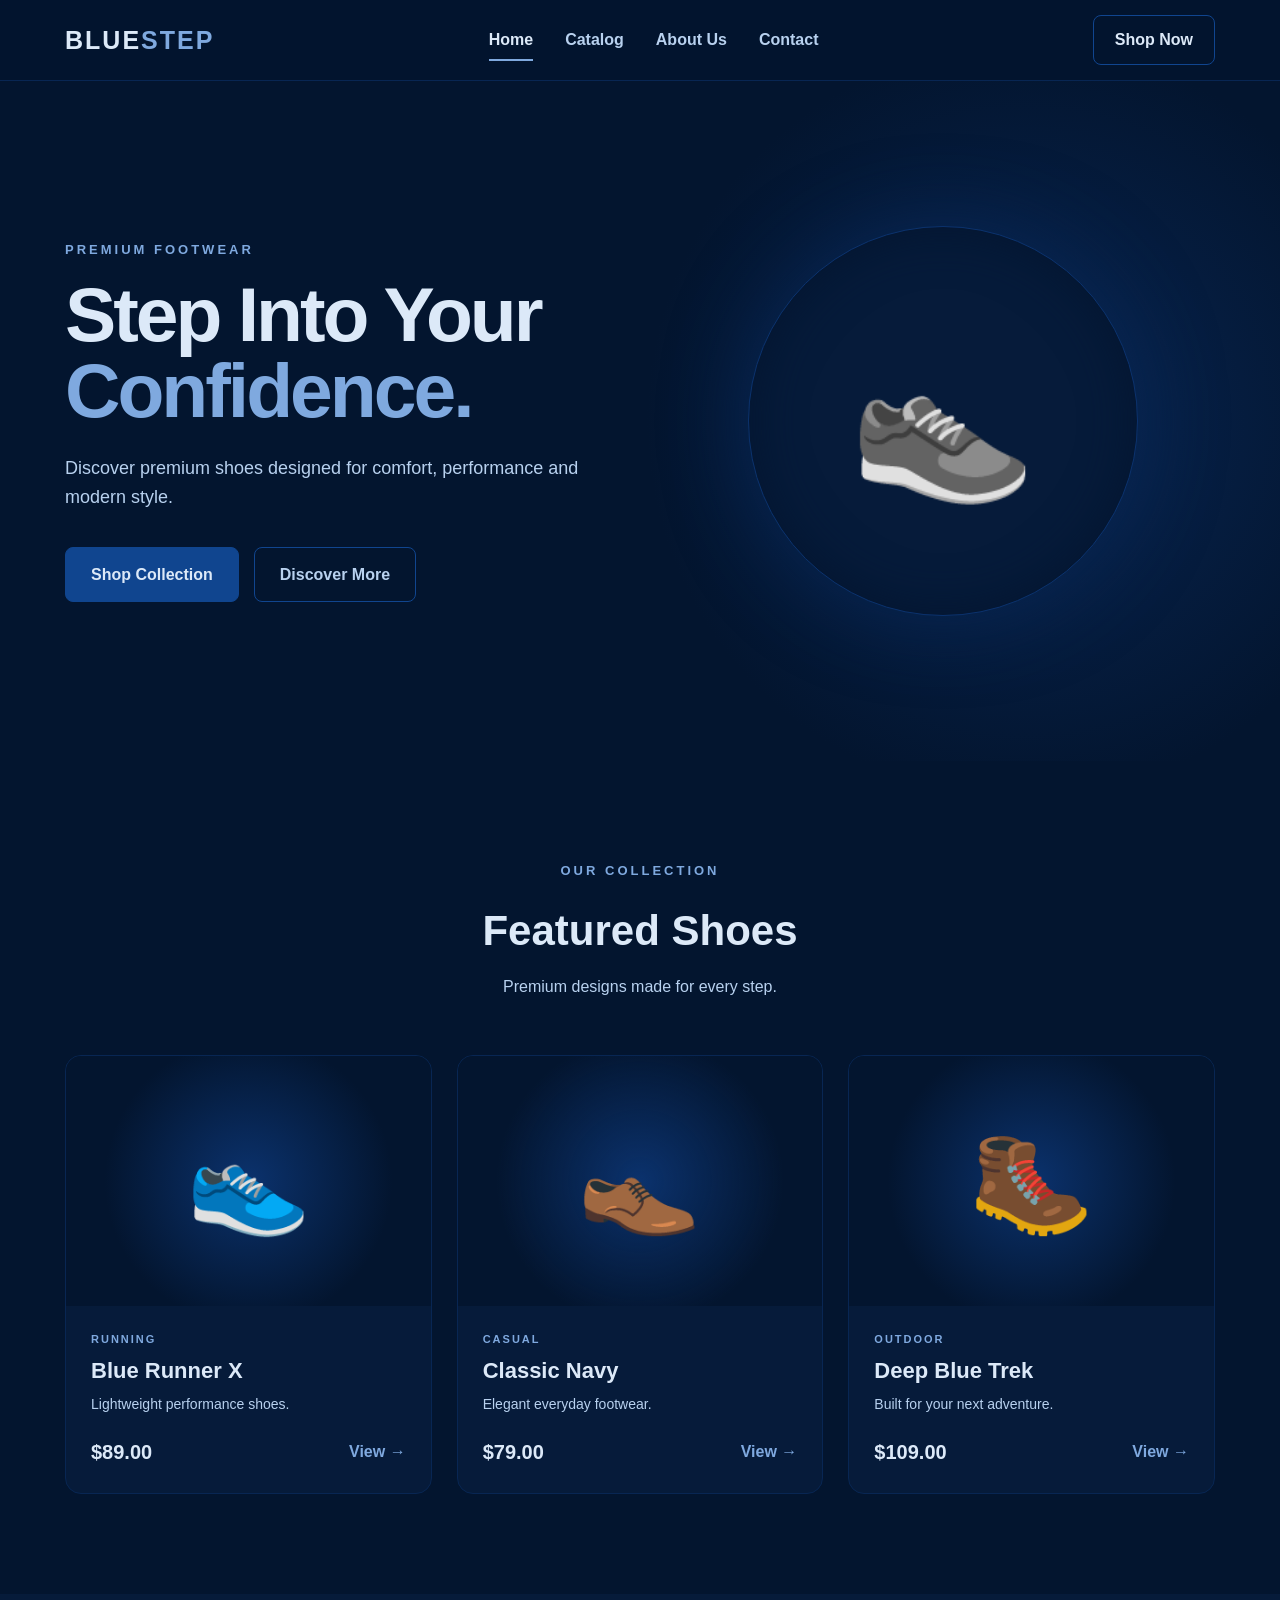
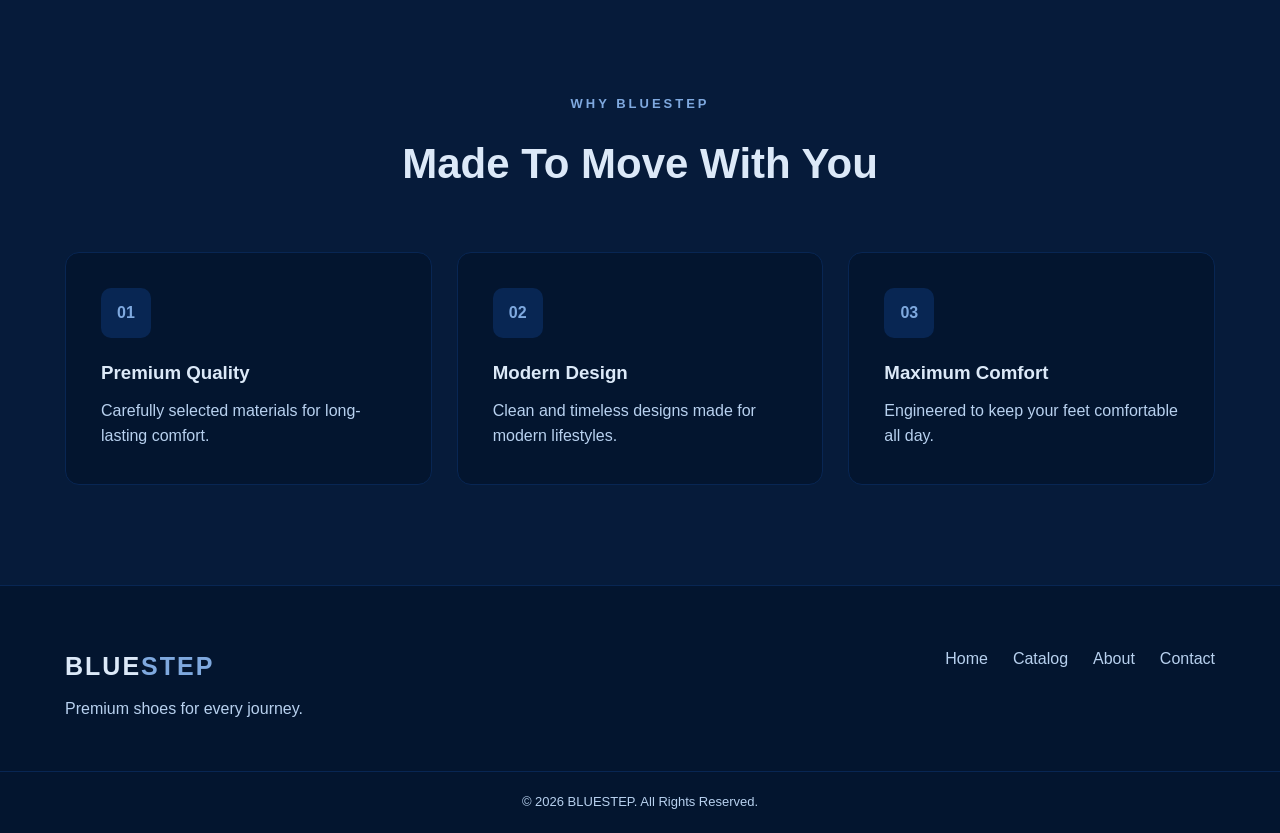
==== index.html @ b3392eac "Sovanna edit" ====
<!DOCTYPE html>
<html lang="en">

<head>
    <meta charset="UTF-8">
    <meta name="viewport" content="width=device-width, initial-scale=1.0">
    <title>BLUESTEP | Premium Shoes</title>
    <link rel="stylesheet" href="./css/home.css">
</head>

<body>

    <div class="snow-container">
        <div class="snowflake">❅</div>
        <div class="snowflake">❆</div>
        <div class="snowflake">❅</div>
        <div class="snowflake">❆</div>
        <div class="snowflake">❅</div>
        <div class="snowflake">❆</div>
        <div class="snowflake">❅</div>
        <div class="snowflake">❆</div>
        <div class="snowflake">❅</div>
        <div class="snowflake">❆</div>
    </div>

    <header class="header">
        <div class="container nav">
            <a href="#" class="logo">BLUE<span>STEP</span></a>

            <nav>
                <a href="#" class="active">Home</a>
                <a href="./pages/products.html">Catalog</a>
                <a href="./pages/about.html">About Us</a>
                <a href="./pages/contact.html">Contact</a>
            </nav>

            <a href="./pages/products.html" class="nav-btn">Shop Now</a>
        </div>
    </header>

    <main>

        <section class="hero">
            <div class="container hero-content">
                <div class="hero-text">
                    <p class="tag">PREMIUM FOOTWEAR</p>
                    <h1>Step Into Your <span>Confidence.</span></h1>
                    <p>
                        Discover premium shoes designed for comfort,
                        performance and modern style.
                    </p>

                    <div class="hero-buttons">
                        <a href="./pages/products.html" class="btn">Shop Collection</a>
                        <a href="./pages/about.html" class="btn-outline">Discover More</a>
                    </div>
                </div>

                <div class="hero-shoe">
                    <div class="shoe-circle">
                        <div class="shoe-icon">👟</div>
                    </div>
                </div>
            </div>
        </section>

        <section class="featured section">
            <div class="container">
                <div class="section-heading">
                    <p class="tag">OUR COLLECTION</p>
                    <h2>Featured Shoes</h2>
                    <p>Premium designs made for every step.</p>
                </div>

                <div class="products-grid">

                    <div class="product-card">
                        <div class="product-image">👟</div>
                        <div class="product-info">
                            <p class="category">RUNNING</p>
                            <h3>Blue Runner X</h3>
                            <p class="description">Lightweight performance shoes.</p>
                            <div class="product-bottom">
                                <strong>$89.00</strong>
                                <a href="./pages/products.html">View →</a>
                            </div>
                        </div>
                    </div>

                    <div class="product-card">
                        <div class="product-image">👞</div>
                        <div class="product-info">
                            <p class="category">CASUAL</p>
                            <h3>Classic Navy</h3>
                            <p class="description">Elegant everyday footwear.</p>
                            <div class="product-bottom">
                                <strong>$79.00</strong>
                                <a href="./pages/products.html">View →</a>
                            </div>
                        </div>
                    </div>

                    <div class="product-card">
                        <div class="product-image">🥾</div>
                        <div class="product-info">
                            <p class="category">OUTDOOR</p>
                            <h3>Deep Blue Trek</h3>
                            <p class="description">Built for your next adventure.</p>
                            <div class="product-bottom">
                                <strong>$109.00</strong>
                                <a href="./pages/products.html">View →</a>
                            </div>
                        </div>
                    </div>

                </div>
            </div>
        </section>

        <section class="why section">
            <div class="container">
                <div class="section-heading">
                    <p class="tag">WHY BLUESTEP</p>
                    <h2>Made To Move With You</h2>
                </div>

                <div class="features">
                    <div class="feature">
                        <div class="feature-icon">01</div>
                        <h3>Premium Quality</h3>
                        <p>Carefully selected materials for long-lasting comfort.</p>
                    </div>

                    <div class="feature">
                        <div class="feature-icon">02</div>
                        <h3>Modern Design</h3>
                        <p>Clean and timeless designs made for modern lifestyles.</p>
                    </div>

                    <div class="feature">
                        <div class="feature-icon">03</div>
                        <h3>Maximum Comfort</h3>
                        <p>Engineered to keep your feet comfortable all day.</p>
                    </div>
                </div>
            </div>
        </section>

    </main>

    <footer class="footer">
        <div class="container footer-content">
            <div>
                <a href="#" class="logo">BLUE<span>STEP</span></a>
                <p>Premium shoes for every journey.</p>
            </div>

            <div class="footer-links">
                <a href="#">Home</a>
                <a href="./pages/products.html">Catalog</a>
                <a href="./pages/about.html">About</a>
                <a href="./pages/contact.html">Contact</a>
            </div>
        </div>

        <div class="copyright">
            © 2026 BLUESTEP. All Rights Reserved.
        </div>
    </footer>

    <script src="./js.js"></script>

</body>

</html>
---- css/home.css ----
* {
    margin: 0;
    padding: 0;
    box-sizing: border-box;
}

:root {
    --dark: #03152f;
    --navy: #061b3a;
    --blue: #082653;
    --blue2: #0b326d;
    --blue3: #10458f;
    --light-blue: #7fa9df;
    --text: #dce9f8;
    --soft: #b8d1ef;
}

@keyframes snowfall {
    0% {
        transform: translateY(-10vh) translateX(0);
        opacity: 1;
    }

    100% {
        transform: translateY(100vh) translateX(100px);
        opacity: 0;
    }
}

@keyframes snowfall-2 {
    0% {
        transform: translateY(-10vh) translateX(0);
        opacity: 1;
    }

    100% {
        transform: translateY(100vh) translateX(-80px);
        opacity: 0;
    }
}

.snow-container {
    position: fixed;
    top: 0;
    left: 0;
    width: 100%;
    height: 100%;
    pointer-events: none;
    z-index: 999;
    overflow: hidden;
}

.snowflake {
    position: absolute;
    top: -10vh;
    color: var(--light-blue);
    font-size: clamp(16px, 3vw, 28px);
    opacity: 0.7;
    animation: snowfall linear infinite;
}

.snowflake:nth-child(1) {
    left: 10%;
    animation-duration: 8s;
    animation-delay: 0s;
}

.snowflake:nth-child(2) {
    left: 20%;
    animation: snowfall-2 linear infinite;
    animation-duration: 10s;
    animation-delay: 2s;
    font-size: clamp(14px, 2.5vw, 24px);
}

.snowflake:nth-child(3) {
    left: 30%;
    animation-duration: 9s;
    animation-delay: 1s;
}

.snowflake:nth-child(4) {
    left: 40%;
    animation: snowfall-2 linear infinite;
    animation-duration: 11s;
    animation-delay: 3s;
    font-size: clamp(18px, 3.2vw, 30px);
}

.snowflake:nth-child(5) {
    left: 50%;
    animation-duration: 8.5s;
    animation-delay: 0.5s;
}

.snowflake:nth-child(6) {
    left: 60%;
    animation: snowfall-2 linear infinite;
    animation-duration: 9.5s;
    animation-delay: 2.5s;
    font-size: clamp(15px, 2.8vw, 26px);
}

.snowflake:nth-child(7) {
    left: 70%;
    animation-duration: 10s;
    animation-delay: 1.5s;
}

.snowflake:nth-child(8) {
    left: 80%;
    animation: snowfall-2 linear infinite;
    animation-duration: 8.8s;
    animation-delay: 3.5s;
}

.snowflake:nth-child(9) {
    left: 90%;
    animation-duration: 9.2s;
    animation-delay: 2s;
    font-size: clamp(16px, 2.9vw, 27px);
}

.snowflake:nth-child(10) {
    left: 95%;
    animation: snowfall-2 linear infinite;
    animation-duration: 11.5s;
    animation-delay: 1s;
}

html {
    scroll-behavior: smooth;
}

body {
    font-family: Arial, Helvetica, sans-serif;
    background: var(--dark);
    color: var(--text);
    line-height: 1.6;
}

a {
    text-decoration: none;
    color: inherit;
}

.container {
    width: 90%;
    max-width: 1150px;
    margin: auto;
}

.header {
    position: sticky;
    top: 0;
    z-index: 1000;
    background: rgba(3, 21, 47, 0.97);
    border-bottom: 1px solid var(--blue);
}

.nav {
    min-height: 80px;
    display: flex;
    align-items: center;
    justify-content: space-between;
}

.logo {
    font-size: 25px;
    font-weight: 900;
    letter-spacing: 2px;
}

.logo span {
    color: var(--light-blue);
}

nav {
    display: flex;
    gap: 32px;
}

nav a {
    color: var(--soft);
    font-weight: bold;
    position: relative;
    transition: 0.3s;
}

nav a:hover,
nav a.active {
    color: var(--text);
}

nav a::after {
    content: "";
    position: absolute;
    left: 0;
    bottom: -8px;
    width: 0;
    height: 2px;
    background: var(--light-blue);
    transition: 0.3s;
}

nav a:hover::after,
nav a.active::after {
    width: 100%;
}

.nav-btn {
    padding: 11px 21px;
    border: 1px solid var(--blue3);
    border-radius: 8px;
    font-weight: bold;
    transition: 0.3s;
}

.nav-btn:hover {
    background: var(--blue2);
    transform: translateY(-2px);
}

.btn,
.btn-outline {
    display: inline-block;
    padding: 14px 25px;
    border-radius: 8px;
    font-weight: bold;
    transition: 0.3s;
}

.btn {
    background: var(--blue3);
    border: 1px solid var(--blue3);
}

.btn:hover {
    background: var(--blue2);
    transform: translateY(-3px);
    box-shadow: 0 12px 30px rgba(8, 38, 83, 0.7);
}

.btn-outline {
    border: 1px solid var(--blue3);
    color: var(--soft);
}

.btn-outline:hover {
    background: var(--blue);
    transform: translateY(-3px);
}

.hero {
    min-height: 680px;
    display: flex;
    align-items: center;
    background:
        radial-gradient(circle at 80% 50%, var(--blue), transparent 35%),
        var(--dark);
}

.hero-content {
    display: grid;
    grid-template-columns: 1fr 1fr;
    align-items: center;
    gap: 60px;
}

.tag {
    color: var(--light-blue);
    font-size: 13px;
    font-weight: 900;
    letter-spacing: 3px;
    margin-bottom: 15px;
}

.hero h1 {
    font-size: clamp(48px, 6vw, 78px);
    line-height: 1;
    letter-spacing: -3px;
    margin-bottom: 25px;
}

.hero h1 span {
    color: var(--light-blue);
}

.hero-text>p:not(.tag) {
    max-width: 550px;
    color: var(--soft);
    font-size: 18px;
    margin-bottom: 35px;
}

.hero-buttons {
    display: flex;
    gap: 15px;
    flex-wrap: wrap;
}

.hero-shoe {
    display: flex;
    justify-content: center;
    align-items: center;
}

.shoe-circle {
    width: 390px;
    height: 390px;
    border-radius: 50%;
    display: flex;
    justify-content: center;
    align-items: center;
    background: var(--navy);
    border: 1px solid var(--blue2);
    box-shadow:
        0 0 80px var(--blue),
        inset 0 0 50px var(--dark);
    animation: floating 4s ease-in-out infinite;
}

.shoe-icon {
    font-size: 150px;
    filter: grayscale(1);
}

@keyframes floating {

    0%,
    100% {
        transform: translateY(0);
    }

    50% {
        transform: translateY(-20px);
    }
}

.section {
    padding: 100px 0;
}

.section-heading {
    text-align: center;
    margin-bottom: 55px;
}

.section-heading h2 {
    font-size: 42px;
    margin-bottom: 10px;
}

.section-heading p:last-child {
    color: var(--soft);
}

.products-grid {
    display: grid;
    grid-template-columns: repeat(3, 1fr);
    gap: 25px;
}

.product-card {
    background: var(--navy);
    border: 1px solid var(--blue);
    border-radius: 16px;
    overflow: hidden;
    transition: 0.35s;
}

.product-card:hover {
    transform: translateY(-10px);
    border-color: var(--blue3);
    box-shadow: 0 25px 50px rgba(3, 21, 47, 0.9);
}

.product-image {
    height: 250px;
    display: flex;
    justify-content: center;
    align-items: center;
    background:
        radial-gradient(circle, var(--blue2), transparent 65%),
        var(--dark);
    font-size: 100px;
    transition: 0.35s;
}

.product-card:hover .product-image {
    transform: scale(1.04);
}

.product-info {
    padding: 25px;
}

.category {
    color: var(--light-blue);
    font-size: 11px;
    letter-spacing: 2px;
    font-weight: 900;
}

.product-info h3 {
    font-size: 22px;
    margin: 5px 0;
}

.description {
    color: var(--soft);
    font-size: 14px;
    margin-bottom: 20px;
}

.product-bottom {
    display: flex;
    justify-content: space-between;
    align-items: center;
}

.product-bottom strong {
    font-size: 20px;
}

.product-bottom a {
    color: var(--light-blue);
    font-weight: bold;
}

.why {
    background: var(--navy);
}

.features {
    display: grid;
    grid-template-columns: repeat(3, 1fr);
    gap: 25px;
}

.feature {
    padding: 35px;
    background: var(--dark);
    border: 1px solid var(--blue);
    border-radius: 14px;
    transition: 0.3s;
}

.feature:hover {
    transform: translateY(-6px);
    border-color: var(--blue3);
}

.feature-icon {
    width: 50px;
    height: 50px;
    display: flex;
    align-items: center;
    justify-content: center;
    background: var(--blue);
    border-radius: 10px;
    color: var(--light-blue);
    font-weight: 900;
    margin-bottom: 20px;
}

.feature h3 {
    margin-bottom: 10px;
}

.feature p {
    color: var(--soft);
}

.footer {
    background: var(--dark);
    border-top: 1px solid var(--blue);
    padding-top: 60px;
}

.footer-content {
    display: flex;
    justify-content: space-between;
    padding-bottom: 50px;
}

.footer-content p {
    color: var(--soft);
    margin-top: 10px;
}

.footer-links {
    display: flex;
    gap: 25px;
    color: var(--soft);
}

.footer-links a:hover {
    color: var(--text);
}

.copyright {
    text-align: center;
    padding: 20px;
    border-top: 1px solid var(--blue);
    color: var(--soft);
    font-size: 13px;
}

@media (max-width: 850px) {

    .nav {
        flex-wrap: wrap;
        padding: 20px 0;
    }

    nav {
        order: 3;
        width: 100%;
        justify-content: center;
        gap: 20px;
    }

    .hero {
        padding: 80px 0;
    }

    .hero-content {
        grid-template-columns: 1fr;
    }

    .hero-shoe {
        order: -1;
    }

    .shoe-circle {
        width: 280px;
        height: 280px;
    }

    .shoe-icon {
        font-size: 100px;
    }

    .products-grid,
    .features {
        grid-template-columns: repeat(2, 1fr);
    }
}

@media (max-width: 600px) {

    .nav-btn {
        display: none;
    }

    nav {
        font-size: 13px;
        gap: 14px;
    }

    .hero h1 {
        font-size: 48px;
    }

    .section {
        padding: 70px 0;
    }

    .products-grid,
    .features {
        grid-template-columns: 1fr;
    }

    .footer-content {
        flex-direction: column;
        gap: 30px;
    }

    .footer-links {
        flex-wrap: wrap;
    }
}
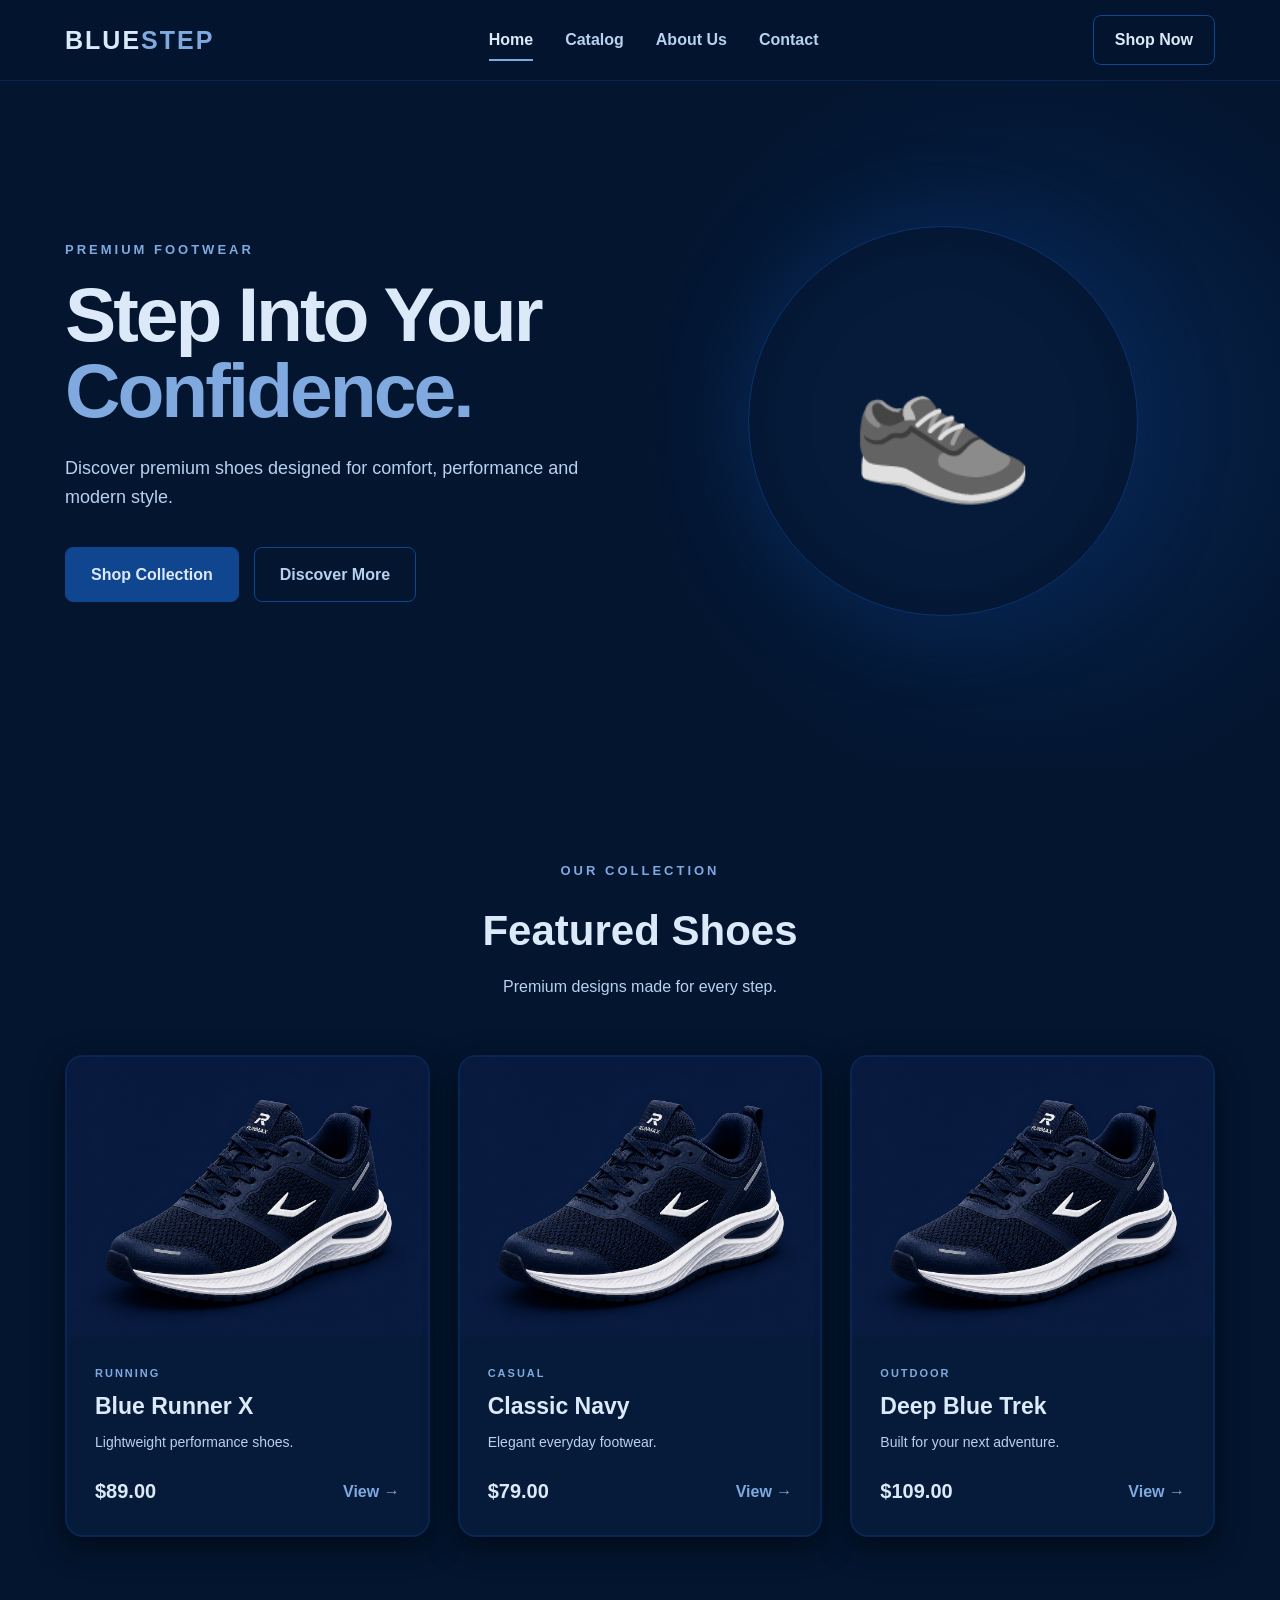
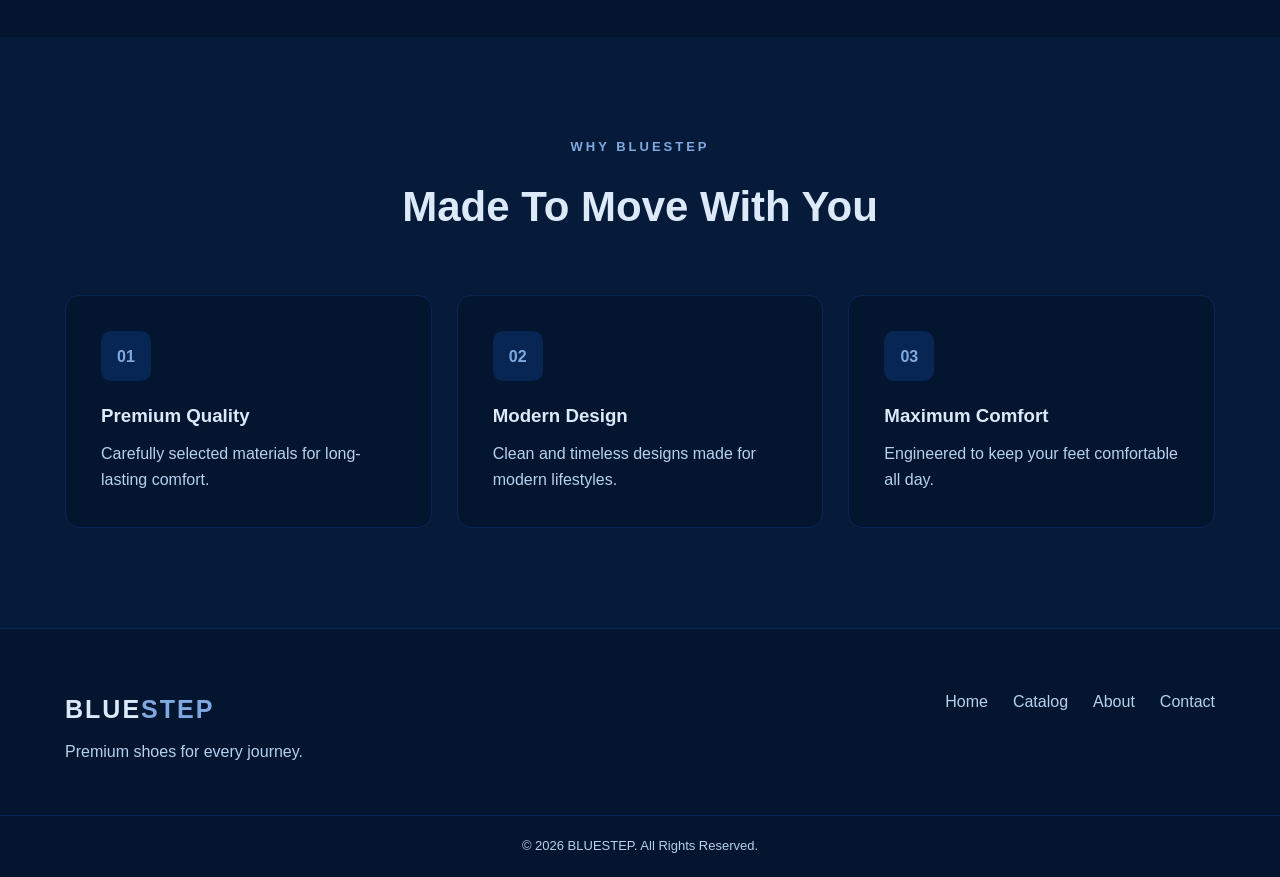
==== commit 98d4885e: "update card home" ====
--- a/index.html
+++ b/index.html
@@ -75,7 +75,7 @@
                 <div class="products-grid">
 
                     <div class="product-card">
-                        <div class="product-image">👟</div>
+                        <div class="product-image"><img src="./images/shoes1.png" alt=""></div>
                         <div class="product-info">
                             <p class="category">RUNNING</p>
                             <h3>Blue Runner X</h3>
@@ -88,7 +88,7 @@
                     </div>
 
                     <div class="product-card">
-                        <div class="product-image">👞</div>
+                        <div class="product-image"><img src="./images/shoes1.png" alt=""></div>
                         <div class="product-info">
                             <p class="category">CASUAL</p>
                             <h3>Classic Navy</h3>
@@ -101,7 +101,7 @@
                     </div>
 
                     <div class="product-card">
-                        <div class="product-image">🥾</div>
+                        <div class="product-image"><img src="./images/shoes1.png" alt=""></div>
                         <div class="product-info">
                             <p class="category">OUTDOOR</p>
                             <h3>Deep Blue Trek</h3>
--- a/css/home.css
+++ b/css/home.css
@@ -358,41 +358,55 @@
 .products-grid {
     display: grid;
     grid-template-columns: repeat(3, 1fr);
-    gap: 25px;
+    gap: 28px;
+    cursor: pointer;
 }
 
 .product-card {
     background: var(--navy);
-    border: 1px solid var(--blue);
-    border-radius: 16px;
+    border: 2px solid var(--blue);
+    border-radius: 18px;
     overflow: hidden;
-    transition: 0.35s;
+    transition: 0.35s ease;
+    box-shadow: 0 10px 30px rgba(0, 0, 0, 0.5);
 }
 
 .product-card:hover {
-    transform: translateY(-10px);
-    border-color: var(--blue3);
-    box-shadow: 0 25px 50px rgba(3, 21, 47, 0.9);
+    transform: translateY(-12px);
+    border-color: var(--light-blue);
+    box-shadow: 0 30px 60px rgba(127, 169, 223, 0.3);
 }
 
 .product-image {
-    height: 250px;
+    height: 280px;
     display: flex;
     justify-content: center;
     align-items: center;
     background:
         radial-gradient(circle, var(--blue2), transparent 65%),
         var(--dark);
-    font-size: 100px;
+    font-size: 110px;
     transition: 0.35s;
+    overflow: hidden;
+}
+
+.product-image img {
+    width: 100%;
+    height: 100%;
+    object-fit: cover;
+    transition: 0.35s;
 }
 
 .product-card:hover .product-image {
-    transform: scale(1.04);
+    transform: scale(1.08);
+}
+
+.product-card:hover .product-image img {
+    filter: brightness(1.15) contrast(1.1);
 }
 
 .product-info {
-    padding: 25px;
+    padding: 28px;
 }
 
 .category {
@@ -403,14 +417,14 @@
 }
 
 .product-info h3 {
-    font-size: 22px;
-    margin: 5px 0;
-}
-
+    font-size: 23px;
+    margin: 6px 0;
+}
+/* ////// */
 .description {
     color: var(--soft);
     font-size: 14px;
-    margin-bottom: 20px;
+    margin-bottom: 22px;
 }
 
 .product-bottom {
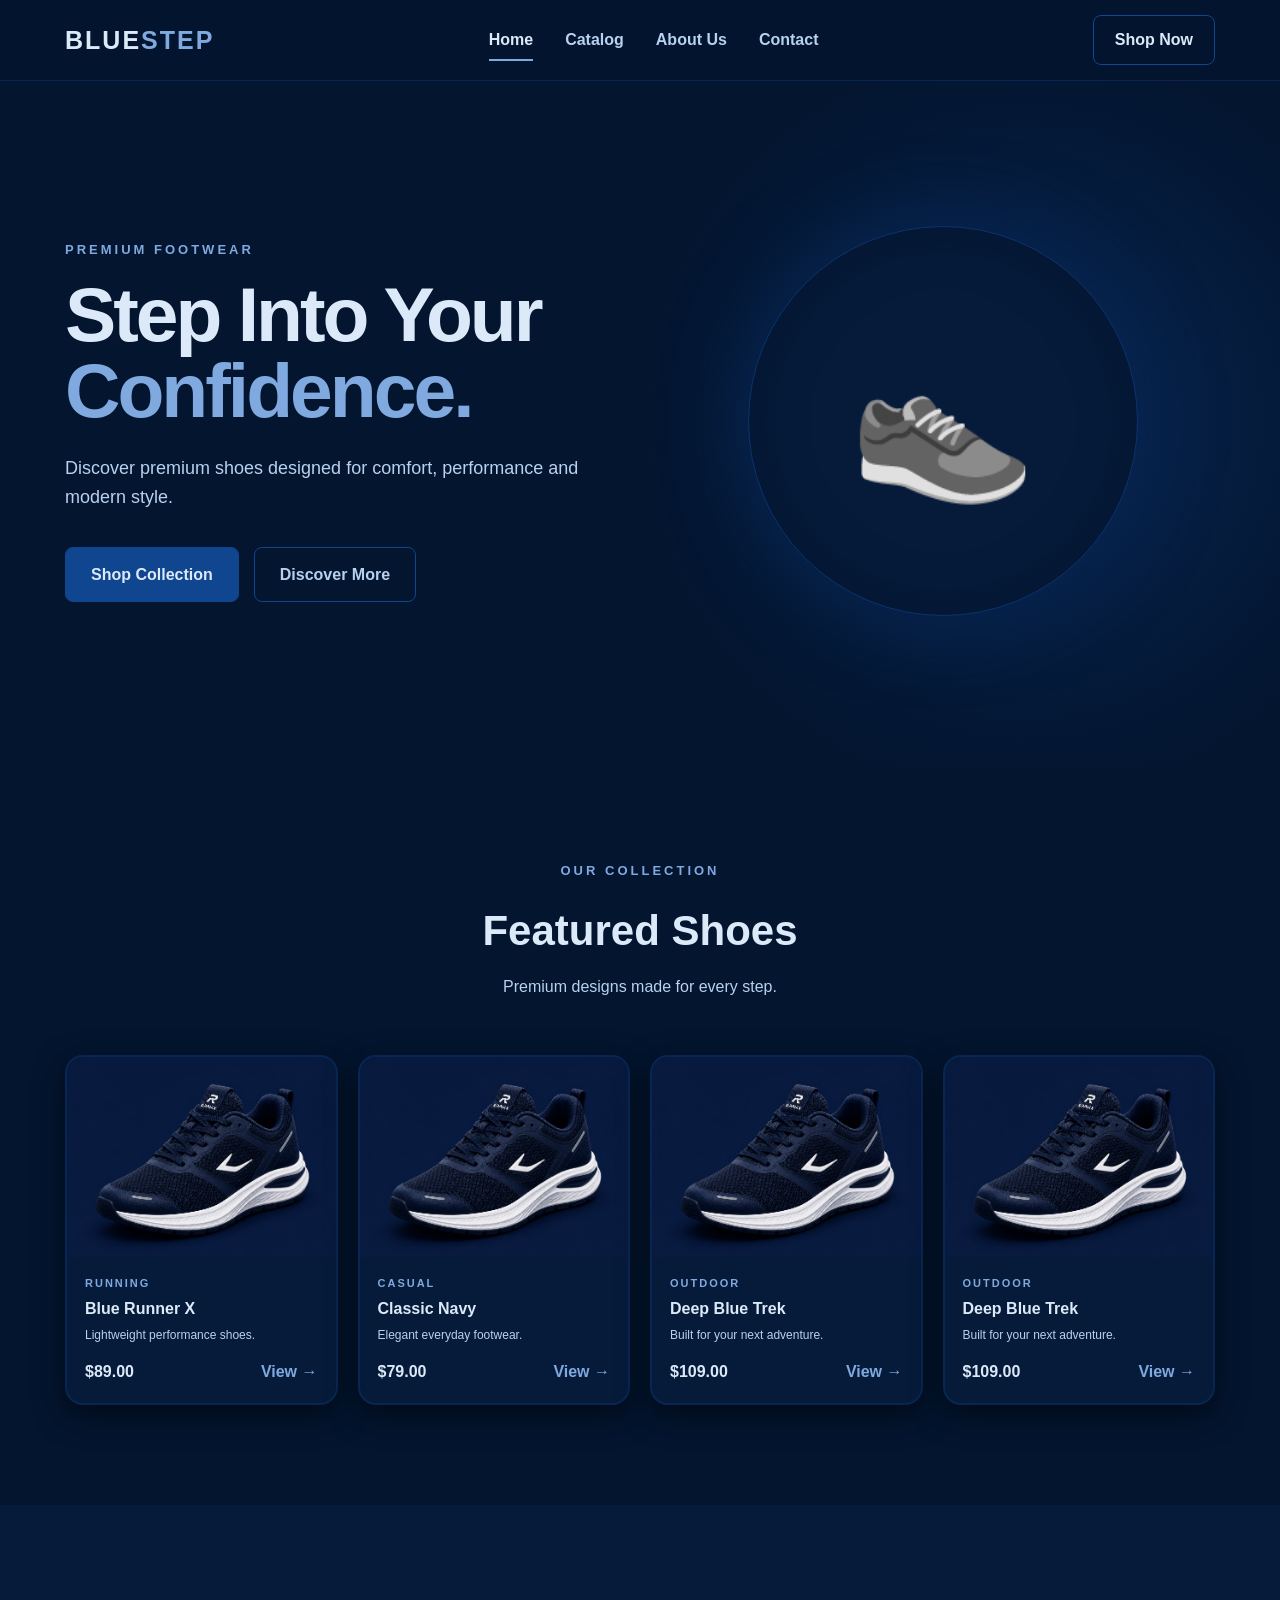
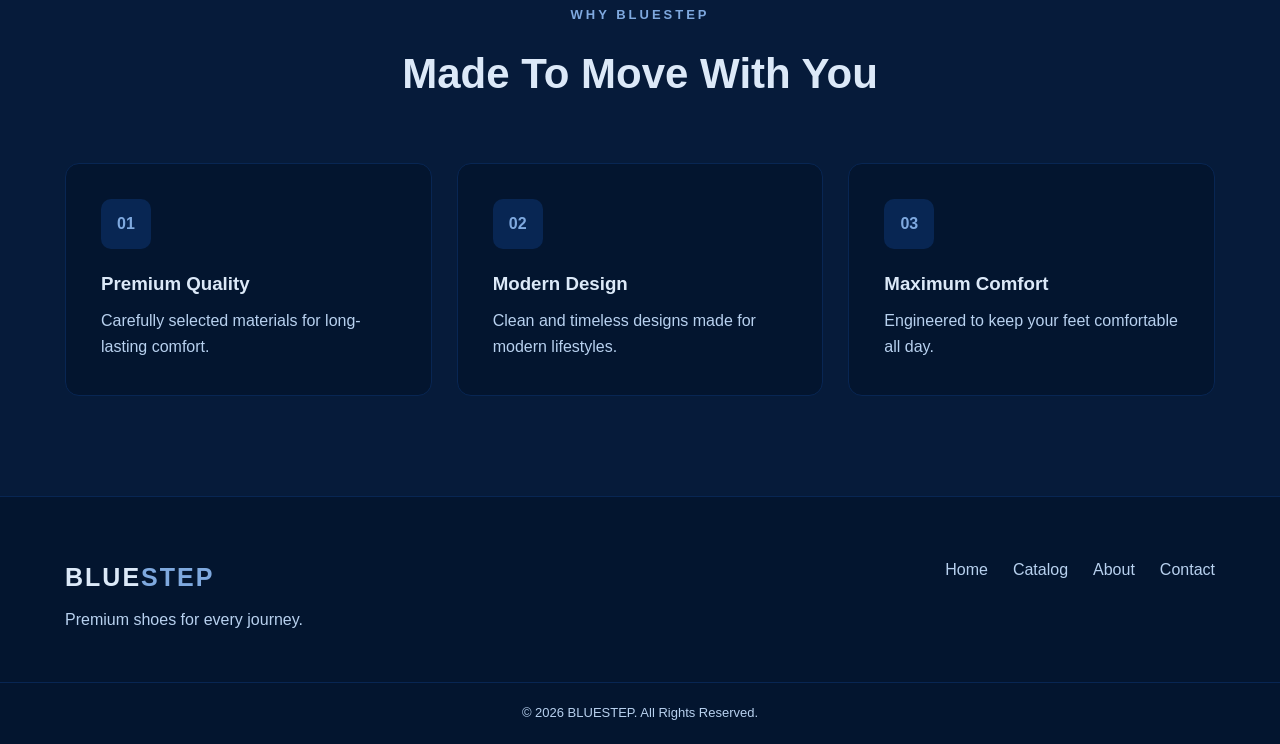
==== commit ecbbe442: "add card" ====
--- a/index.html
+++ b/index.html
@@ -113,6 +113,19 @@
                         </div>
                     </div>
 
+                    <div class="product-card">
+                        <div class="product-image"><img src="./images/shoes1.png" alt=""></div>
+                        <div class="product-info">
+                            <p class="category">OUTDOOR</p>
+                            <h3>Deep Blue Trek</h3>
+                            <p class="description">Built for your next adventure.</p>
+                            <div class="product-bottom">
+                                <strong>$109.00</strong>
+                                <a href="./pages/products.html">View →</a>
+                            </div>
+                        </div>
+                    </div>
+
                 </div>
             </div>
         </section>
@@ -168,8 +181,6 @@
         </div>
     </footer>
 
-    <script src="./js.js"></script>
-
 </body>
 
 </html>
--- a/css/home.css
+++ b/css/home.css
@@ -357,8 +357,8 @@
 
 .products-grid {
     display: grid;
-    grid-template-columns: repeat(3, 1fr);
-    gap: 28px;
+    grid-template-columns: repeat(4, 1fr);
+    gap: 20px;
     cursor: pointer;
 }
 
@@ -378,14 +378,14 @@
 }
 
 .product-image {
-    height: 280px;
+    height: 200px;
     display: flex;
     justify-content: center;
     align-items: center;
     background:
         radial-gradient(circle, var(--blue2), transparent 65%),
         var(--dark);
-    font-size: 110px;
+    font-size: 80px;
     transition: 0.35s;
     overflow: hidden;
 }
@@ -406,7 +406,7 @@
 }
 
 .product-info {
-    padding: 28px;
+    padding: 18px;
 }
 
 .category {
@@ -417,14 +417,15 @@
 }
 
 .product-info h3 {
-    font-size: 23px;
-    margin: 6px 0;
-}
+    font-size: 16px;
+    margin: 4px 0;
+}
+
 /* ////// */
 .description {
     color: var(--soft);
-    font-size: 14px;
-    margin-bottom: 22px;
+    font-size: 12px;
+    margin-bottom: 14px;
 }
 
 .product-bottom {
@@ -434,7 +435,7 @@
 }
 
 .product-bottom strong {
-    font-size: 20px;
+    font-size: 16px;
 }
 
 .product-bottom a {
@@ -558,7 +559,7 @@
 
     .products-grid,
     .features {
-        grid-template-columns: repeat(2, 1fr);
+        grid-template-columns: repeat(3, 1fr);
     }
 }
 
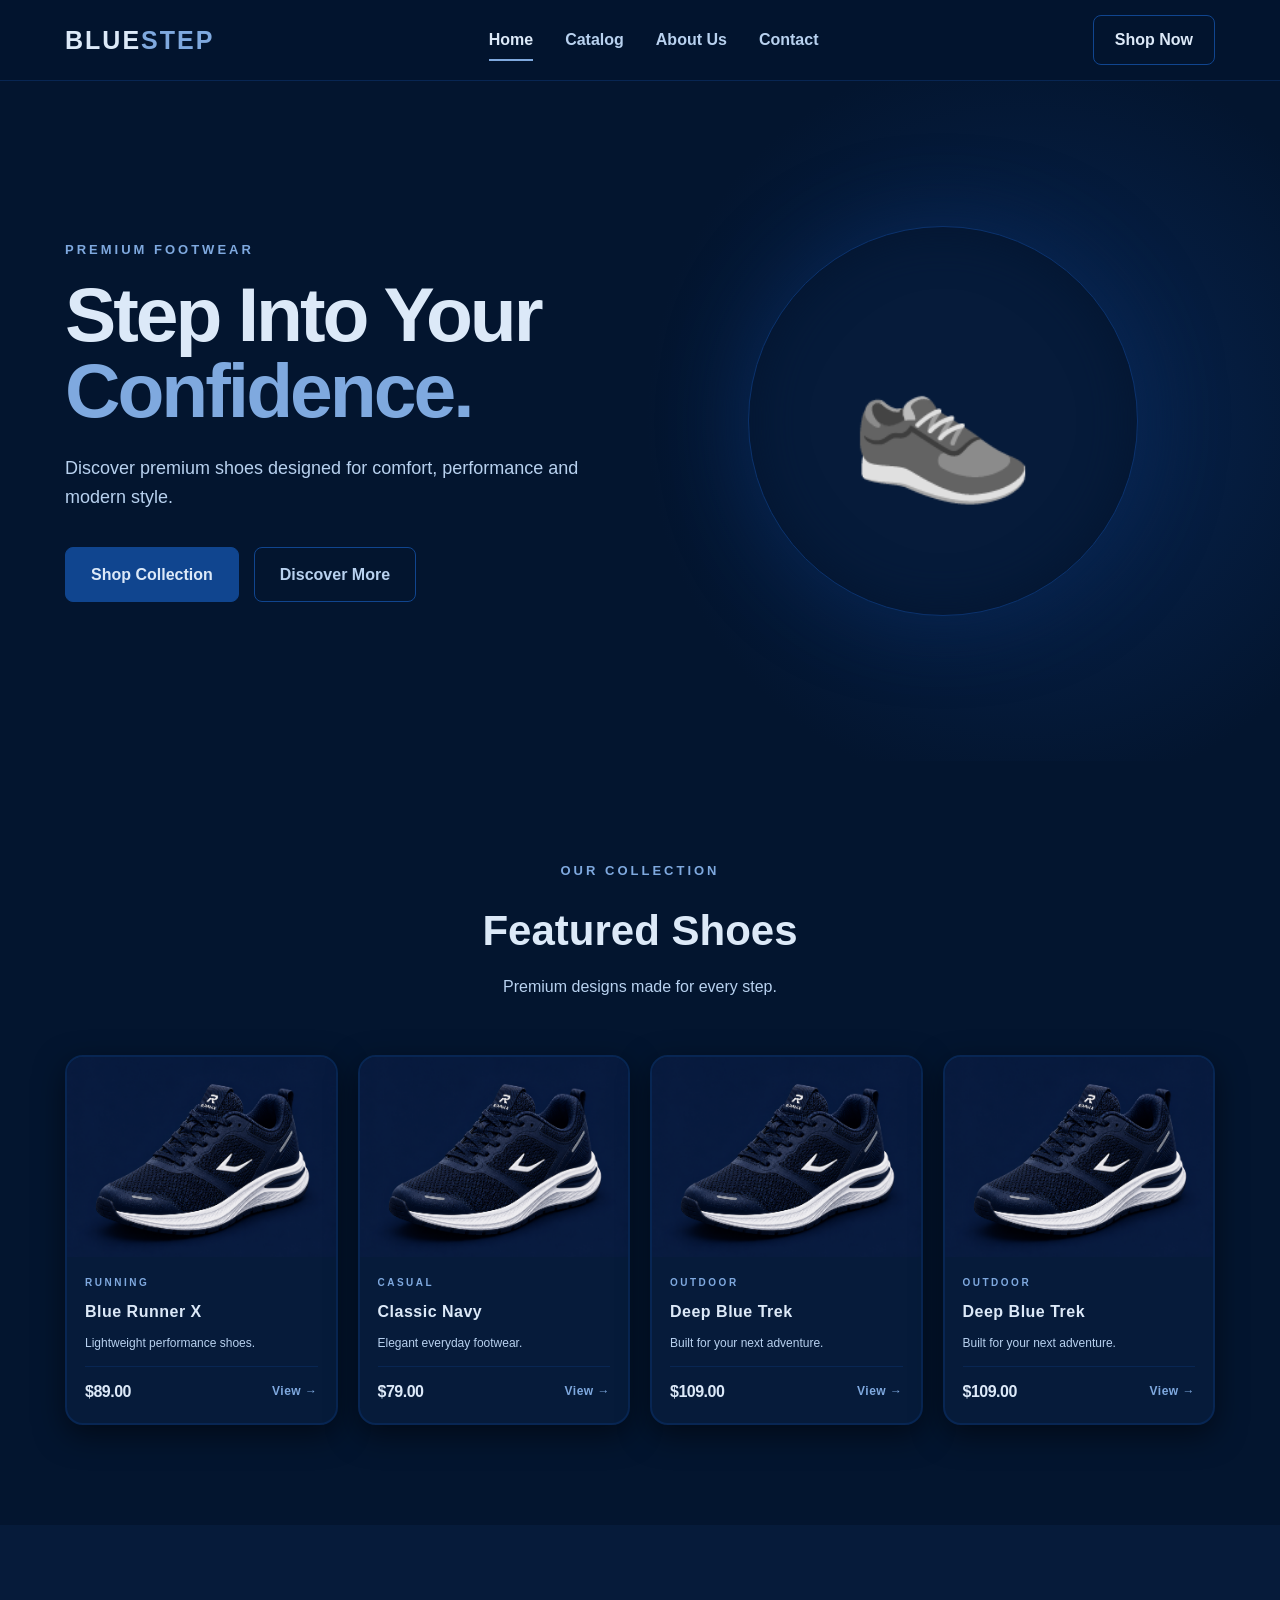
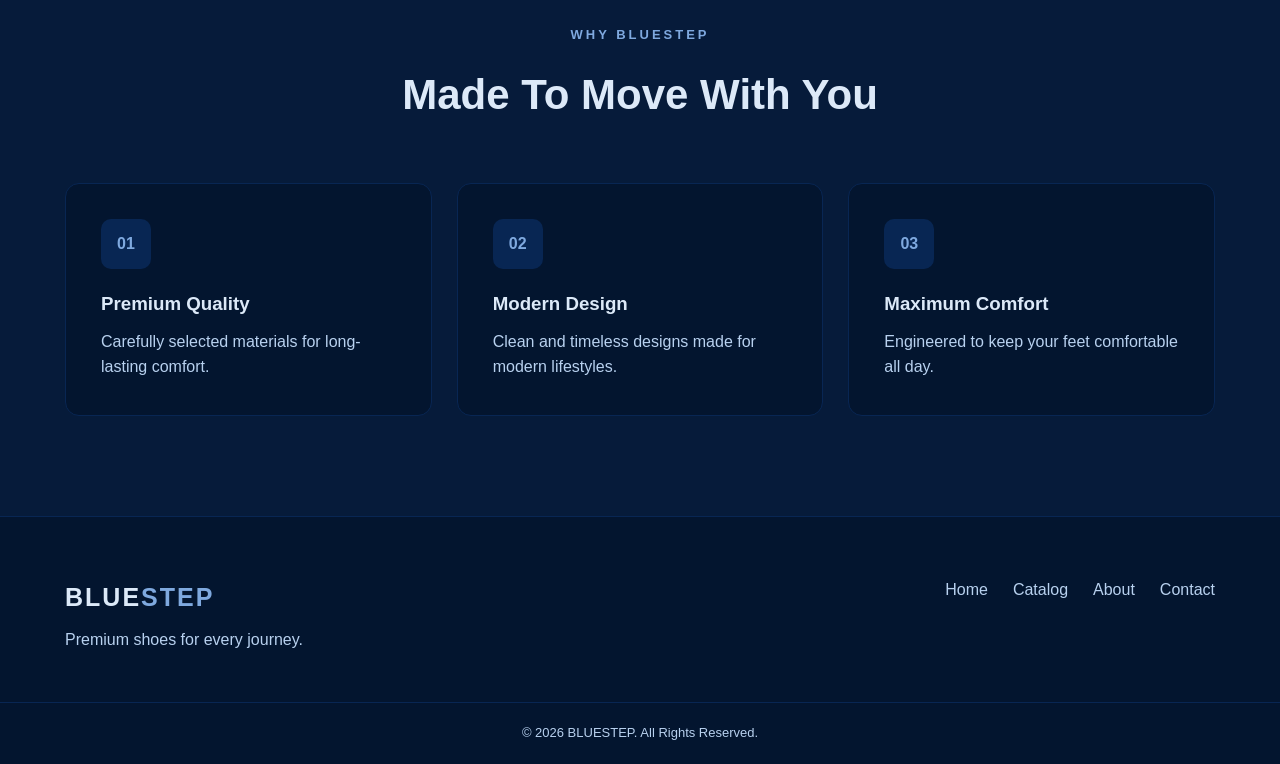
==== commit 6836cd33: "update click on card" ====
--- a/index.html
+++ b/index.html
@@ -181,6 +181,7 @@
         </div>
     </footer>
 
+    <script type="module" src="./js/main.js"></script>
 </body>
 
 </html>
--- a/css/home.css
+++ b/css/home.css
@@ -184,7 +184,7 @@
     color: var(--soft);
     font-weight: bold;
     position: relative;
-    transition: 0.3s;
+    transition: color 0.4s cubic-bezier(0.25, 0.46, 0.45, 0.94);
 }
 
 nav a:hover,
@@ -200,7 +200,7 @@
     width: 0;
     height: 2px;
     background: var(--light-blue);
-    transition: 0.3s;
+    transition: width 0.4s cubic-bezier(0.25, 0.46, 0.45, 0.94);
 }
 
 nav a:hover::after,
@@ -213,12 +213,13 @@
     border: 1px solid var(--blue3);
     border-radius: 8px;
     font-weight: bold;
-    transition: 0.3s;
+    transition: all 0.4s cubic-bezier(0.25, 0.46, 0.45, 0.94);
 }
 
 .nav-btn:hover {
     background: var(--blue2);
     transform: translateY(-2px);
+    box-shadow: 0 8px 20px rgba(127, 169, 223, 0.2);
 }
 
 .btn,
@@ -227,7 +228,7 @@
     padding: 14px 25px;
     border-radius: 8px;
     font-weight: bold;
-    transition: 0.3s;
+    transition: all 0.4s cubic-bezier(0.25, 0.46, 0.45, 0.94);
 }
 
 .btn {
@@ -238,7 +239,7 @@
 .btn:hover {
     background: var(--blue2);
     transform: translateY(-3px);
-    box-shadow: 0 12px 30px rgba(8, 38, 83, 0.7);
+    box-shadow: 0 15px 40px rgba(127, 169, 223, 0.25);
 }
 
 .btn-outline {
@@ -249,6 +250,7 @@
 .btn-outline:hover {
     background: var(--blue);
     transform: translateY(-3px);
+    box-shadow: 0 12px 30px rgba(127, 169, 223, 0.2);
 }
 
 .hero {
@@ -367,14 +369,14 @@
     border: 2px solid var(--blue);
     border-radius: 18px;
     overflow: hidden;
-    transition: 0.35s ease;
+    transition: all 0.45s cubic-bezier(0.23, 1, 0.320, 1);
     box-shadow: 0 10px 30px rgba(0, 0, 0, 0.5);
 }
 
 .product-card:hover {
-    transform: translateY(-12px);
+    transform: translateY(-15px);
     border-color: var(--light-blue);
-    box-shadow: 0 30px 60px rgba(127, 169, 223, 0.3);
+    box-shadow: 0 35px 80px rgba(127, 169, 223, 0.35);
 }
 
 .product-image {
@@ -411,14 +413,18 @@
 
 .category {
     color: var(--light-blue);
-    font-size: 11px;
-    letter-spacing: 2px;
+    font-size: 10px;
+    letter-spacing: 2.5px;
     font-weight: 900;
+    text-transform: uppercase;
+    margin-bottom: 8px;
 }
 
 .product-info h3 {
     font-size: 16px;
-    margin: 4px 0;
+    margin: 4px 0 10px 0;
+    font-weight: 700;
+    letter-spacing: 0.5px;
 }
 
 /* ////// */
@@ -426,21 +432,34 @@
     color: var(--soft);
     font-size: 12px;
     margin-bottom: 14px;
+    line-height: 1.5;
+    font-weight: 400;
 }
 
 .product-bottom {
     display: flex;
     justify-content: space-between;
     align-items: center;
+    padding-top: 12px;
+    border-top: 1px solid var(--blue);
 }
 
 .product-bottom strong {
     font-size: 16px;
+    font-weight: 700;
+    letter-spacing: -0.5px;
 }
 
 .product-bottom a {
     color: var(--light-blue);
-    font-weight: bold;
+    font-weight: 600;
+    font-size: 12px;
+    letter-spacing: 0.5px;
+    transition: 0.3s ease;
+}
+
+.product-bottom a:hover {
+    color: var(--text);
 }
 
 .why {
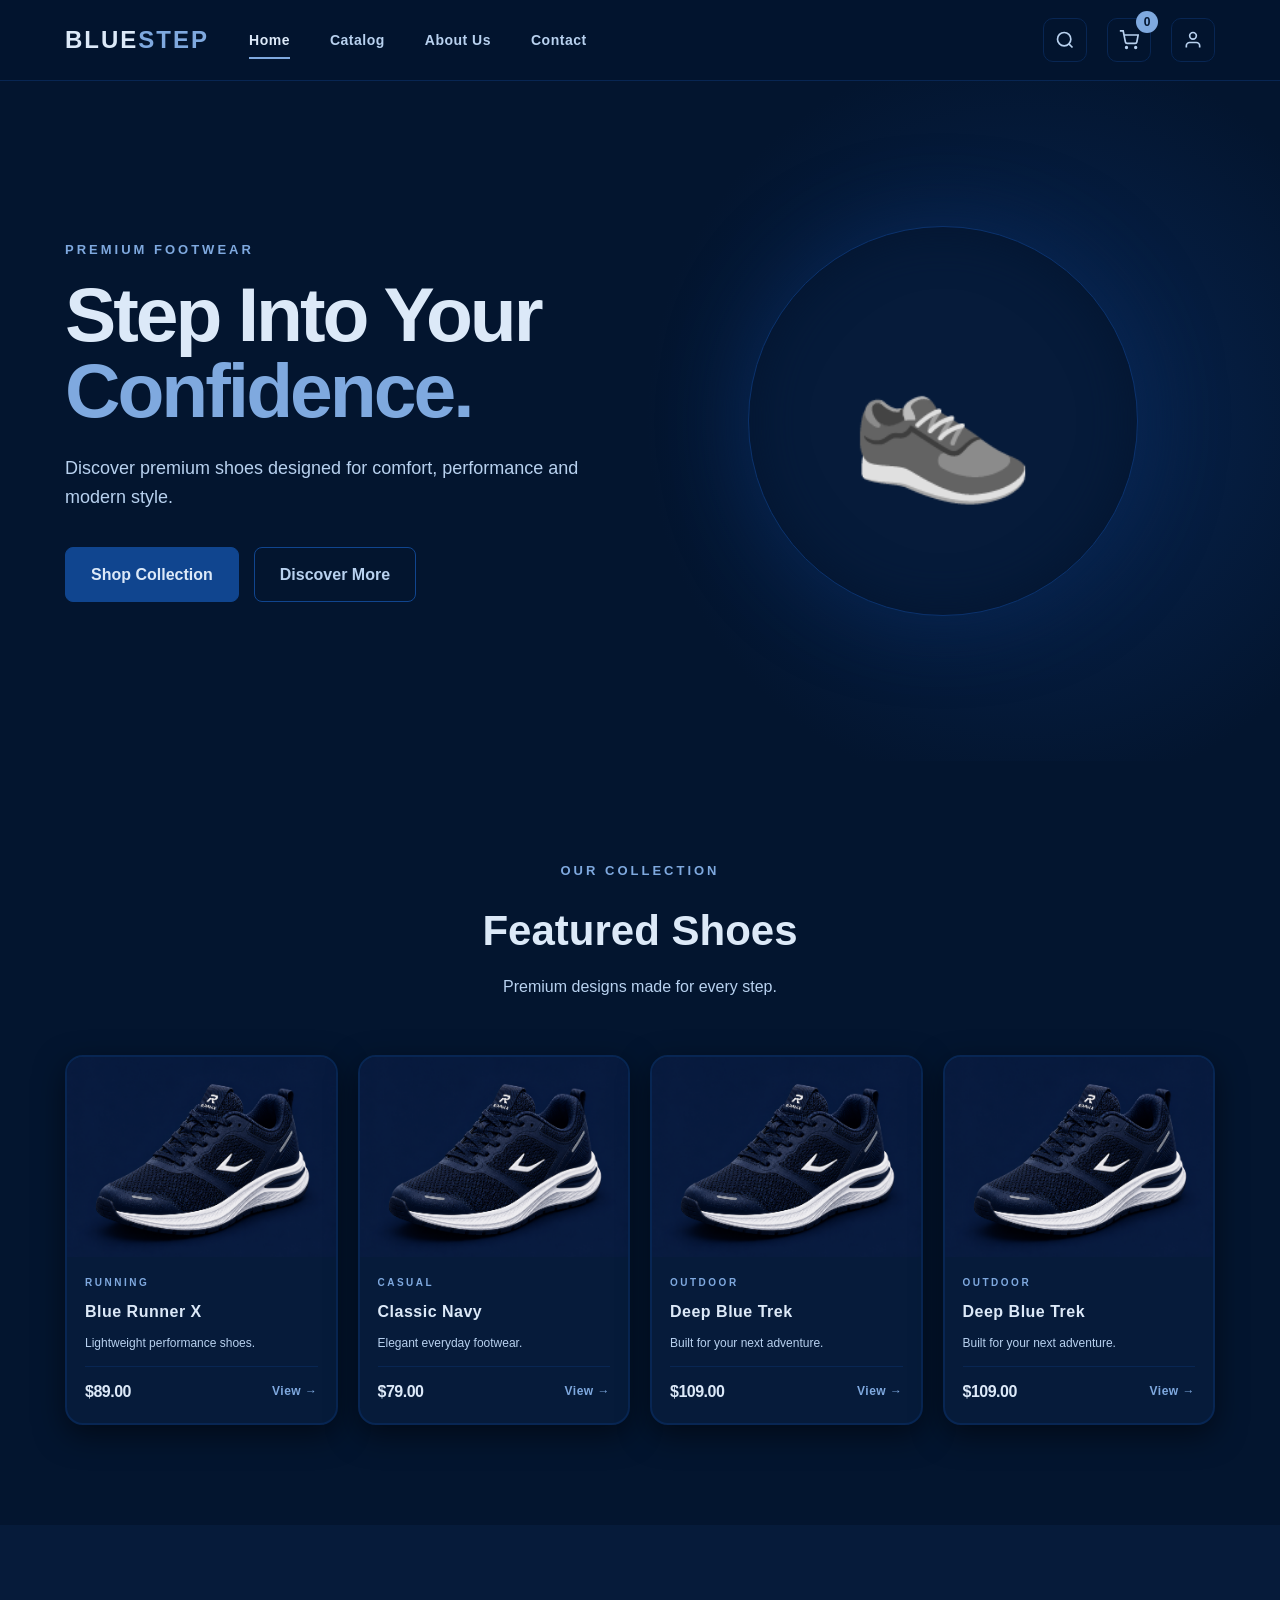
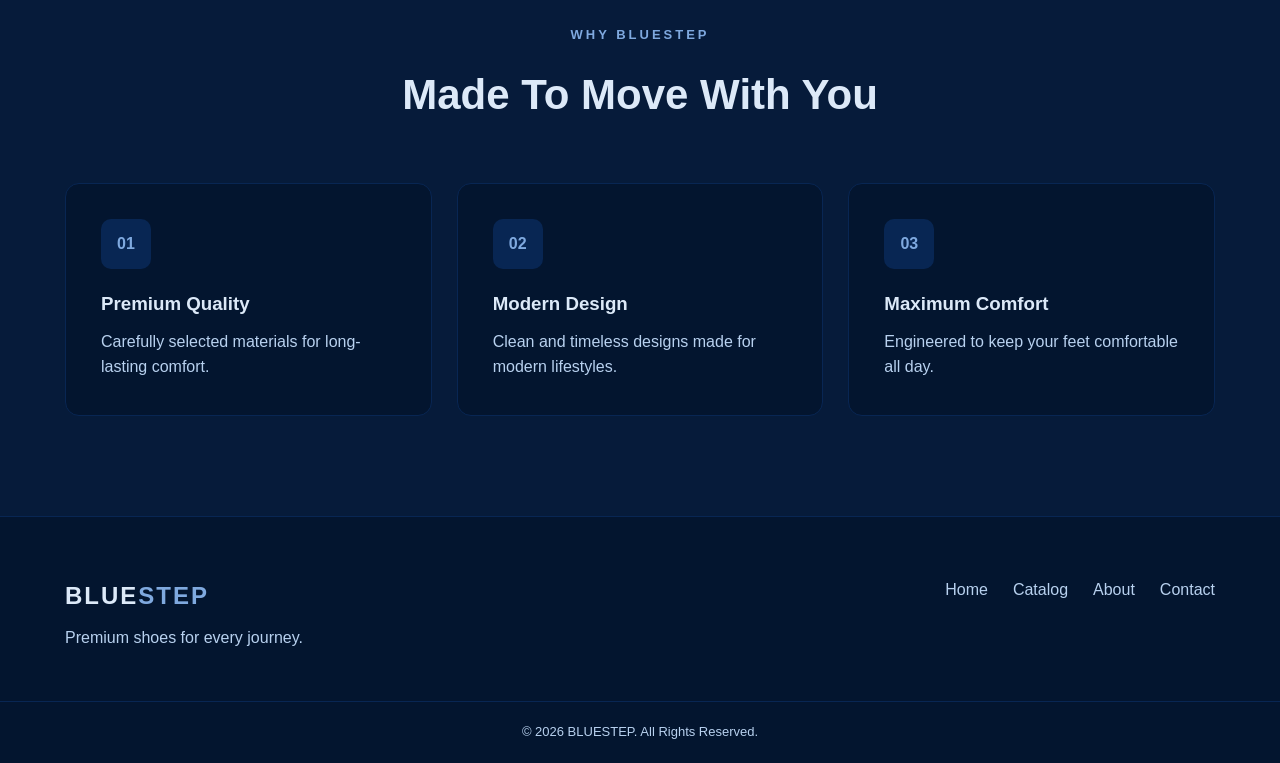
==== commit ffef03f7: "edit navbar" ====
--- a/index.html
+++ b/index.html
@@ -27,14 +27,35 @@
         <div class="container nav">
             <a href="#" class="logo">BLUE<span>STEP</span></a>
 
-            <nav>
+            <nav class="nav-menu">
                 <a href="#" class="active">Home</a>
                 <a href="./pages/products.html">Catalog</a>
                 <a href="./pages/about.html">About Us</a>
                 <a href="./pages/contact.html">Contact</a>
             </nav>
 
-            <a href="./pages/products.html" class="nav-btn">Shop Now</a>
+            <div class="nav-icons">
+                <button class="icon-btn search-btn" title="Search">
+                    <svg width="20" height="20" viewBox="0 0 24 24" fill="none" stroke="currentColor" stroke-width="2">
+                        <circle cx="11" cy="11" r="8"></circle>
+                        <path d="m21 21-4.35-4.35"></path>
+                    </svg>
+                </button>
+                <button class="icon-btn cart-btn" title="Cart">
+                    <svg width="20" height="20" viewBox="0 0 24 24" fill="none" stroke="currentColor" stroke-width="2">
+                        <circle cx="9" cy="21" r="1"></circle>
+                        <circle cx="20" cy="21" r="1"></circle>
+                        <path d="M1 1h4l2.68 13.39a2 2 0 0 0 2 1.61h9.72a2 2 0 0 0 2-1.61L23 6H6"></path>
+                    </svg>
+                    <span class="cart-count">0</span>
+                </button>
+                <button class="icon-btn user-btn" title="Account">
+                    <svg width="20" height="20" viewBox="0 0 24 24" fill="none" stroke="currentColor" stroke-width="2">
+                        <path d="M20 21v-2a4 4 0 0 0-4-4H8a4 4 0 0 0-4 4v2"></path>
+                        <circle cx="12" cy="7" r="4"></circle>
+                    </svg>
+                </button>
+            </div>
         </div>
     </header>
 
--- a/css/home.css
+++ b/css/home.css
@@ -163,36 +163,42 @@
     display: flex;
     align-items: center;
     justify-content: space-between;
+    gap: 40px;
 }
 
 .logo {
-    font-size: 25px;
+    font-size: 24px;
     font-weight: 900;
     letter-spacing: 2px;
+    white-space: nowrap;
+    flex-shrink: 0;
 }
 
 .logo span {
     color: var(--light-blue);
 }
 
-nav {
-    display: flex;
-    gap: 32px;
-}
-
-nav a {
-    color: var(--soft);
-    font-weight: bold;
+.nav-menu {
+    display: flex;
+    gap: 40px;
+    flex: 1;
+}
+
+.nav-menu a {
+    color: var(--soft);
+    font-weight: 600;
     position: relative;
     transition: color 0.4s cubic-bezier(0.25, 0.46, 0.45, 0.94);
-}
-
-nav a:hover,
-nav a.active {
+    font-size: 14px;
+    letter-spacing: 0.5px;
+}
+
+.nav-menu a:hover,
+.nav-menu a.active {
     color: var(--text);
 }
 
-nav a::after {
+.nav-menu a::after {
     content: "";
     position: absolute;
     left: 0;
@@ -203,23 +209,55 @@
     transition: width 0.4s cubic-bezier(0.25, 0.46, 0.45, 0.94);
 }
 
-nav a:hover::after,
-nav a.active::after {
+.nav-menu a:hover::after,
+.nav-menu a.active::after {
     width: 100%;
 }
 
-.nav-btn {
-    padding: 11px 21px;
-    border: 1px solid var(--blue3);
-    border-radius: 8px;
-    font-weight: bold;
+.nav-icons {
+    display: flex;
+    gap: 20px;
+    align-items: center;
+    flex-shrink: 0;
+}
+
+.icon-btn {
+    background: transparent;
+    border: 1px solid var(--blue);
+    color: var(--soft);
+    width: 44px;
+    height: 44px;
+    border-radius: 10px;
+    cursor: pointer;
+    display: flex;
+    align-items: center;
+    justify-content: center;
     transition: all 0.4s cubic-bezier(0.25, 0.46, 0.45, 0.94);
-}
-
-.nav-btn:hover {
+    position: relative;
+}
+
+.icon-btn:hover {
     background: var(--blue2);
+    border-color: var(--light-blue);
+    color: var(--light-blue);
     transform: translateY(-2px);
     box-shadow: 0 8px 20px rgba(127, 169, 223, 0.2);
+}
+
+.cart-count {
+    position: absolute;
+    top: -8px;
+    right: -8px;
+    background: var(--light-blue);
+    color: var(--dark);
+    width: 22px;
+    height: 22px;
+    border-radius: 50%;
+    display: flex;
+    align-items: center;
+    justify-content: center;
+    font-size: 12px;
+    font-weight: 700;
 }
 
 .btn,
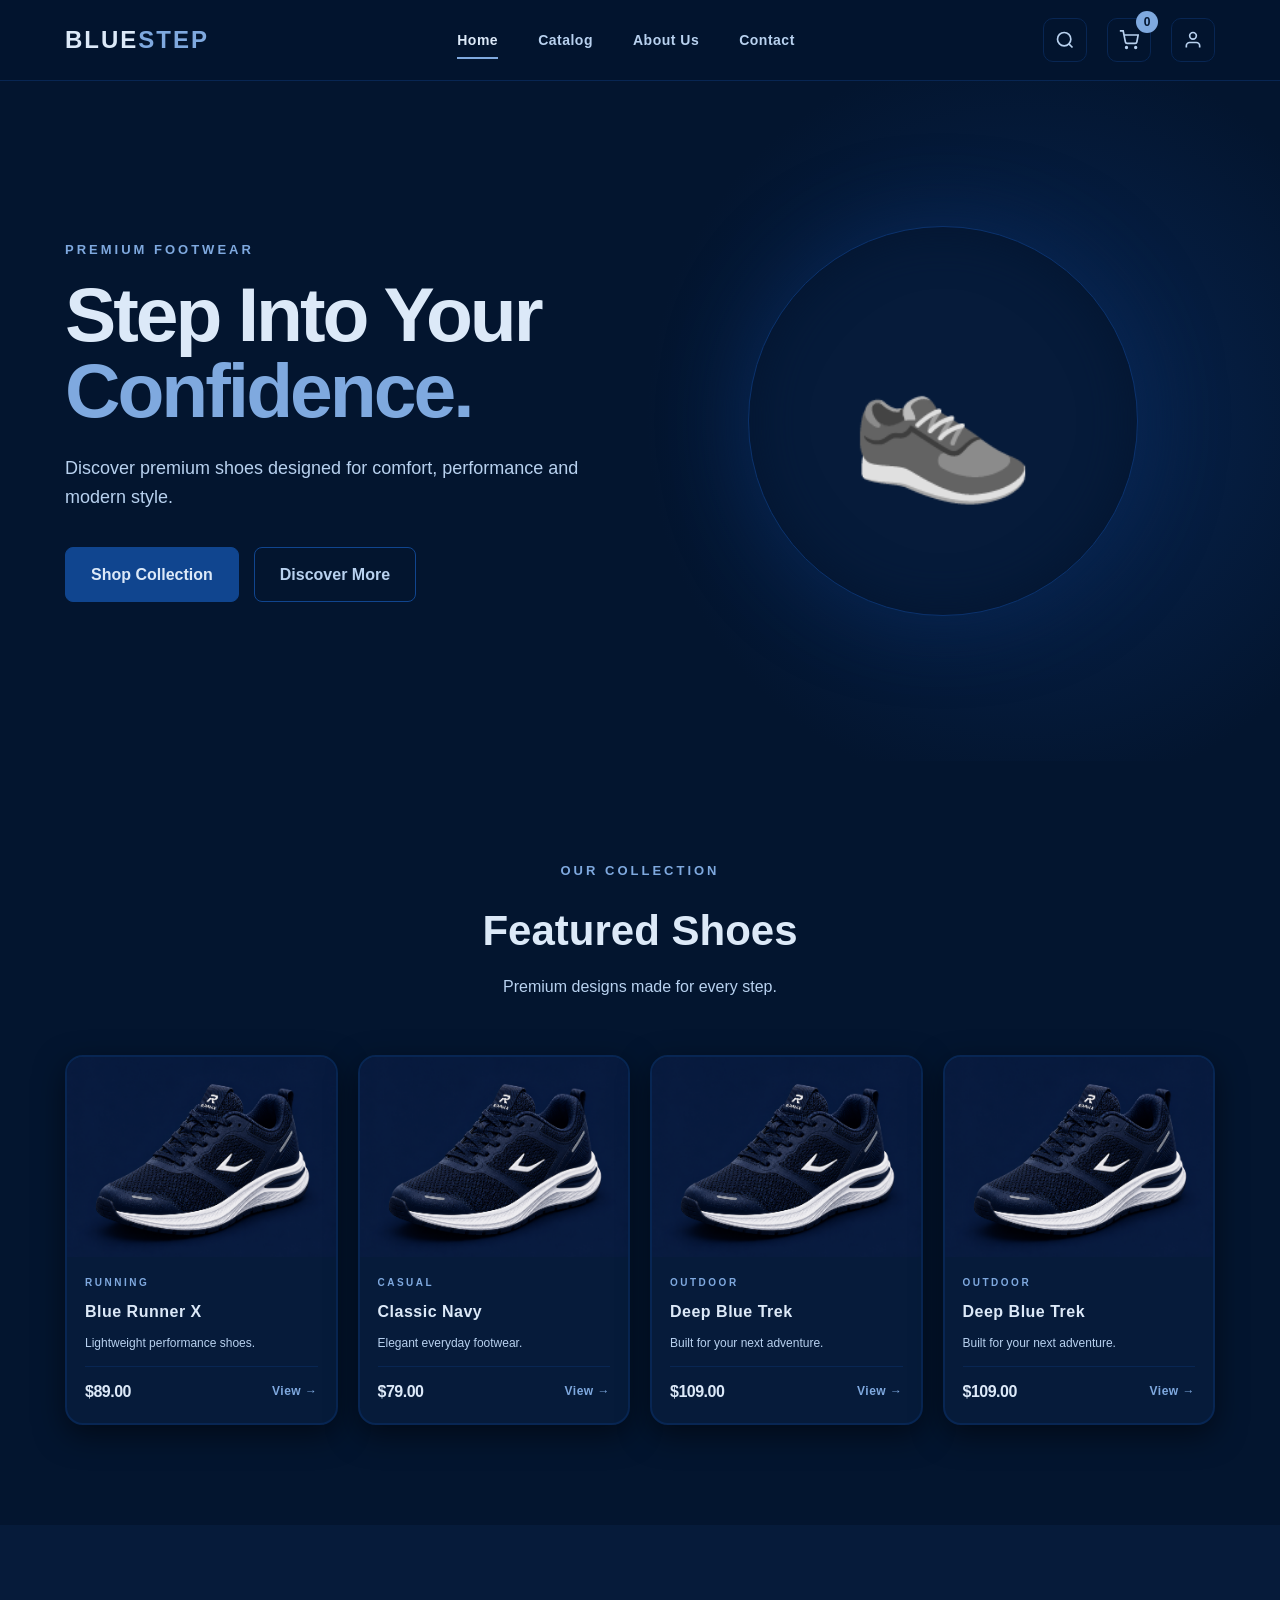
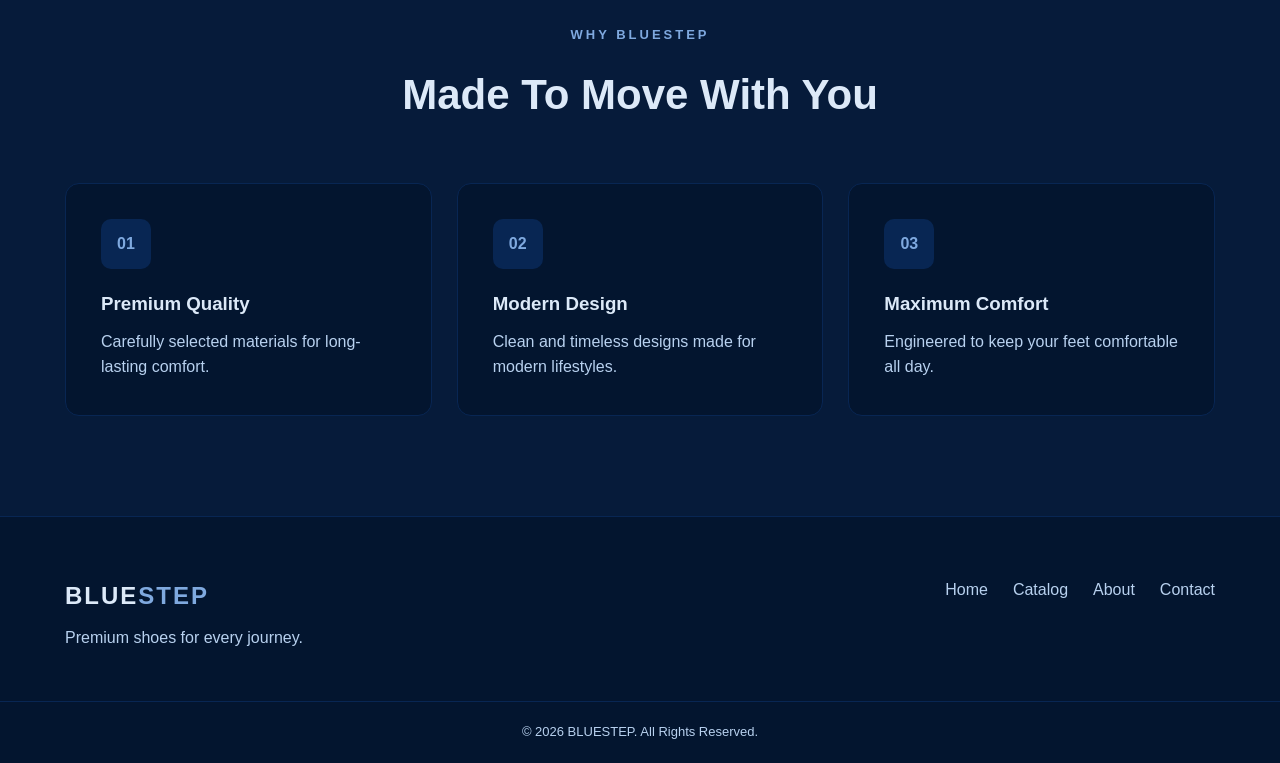
==== commit 475fefb8: "update shop" ====
--- a/index.html
+++ b/index.html
@@ -35,26 +35,40 @@
             </nav>
 
             <div class="nav-icons">
-                <button class="icon-btn search-btn" title="Search">
+                <button class="icon-btn search-btn" title="Search" type="button">
                     <svg width="20" height="20" viewBox="0 0 24 24" fill="none" stroke="currentColor" stroke-width="2">
                         <circle cx="11" cy="11" r="8"></circle>
                         <path d="m21 21-4.35-4.35"></path>
                     </svg>
                 </button>
-                <button class="icon-btn cart-btn" title="Cart">
+                <button class="icon-btn cart-btn" title="Cart" type="button" aria-label="Open cart">
                     <svg width="20" height="20" viewBox="0 0 24 24" fill="none" stroke="currentColor" stroke-width="2">
                         <circle cx="9" cy="21" r="1"></circle>
                         <circle cx="20" cy="21" r="1"></circle>
                         <path d="M1 1h4l2.68 13.39a2 2 0 0 0 2 1.61h9.72a2 2 0 0 0 2-1.61L23 6H6"></path>
                     </svg>
-                    <span class="cart-count">0</span>
+                    <span class="cart-count" id="cartCount">0</span>
                 </button>
-                <button class="icon-btn user-btn" title="Account">
+                <button class="icon-btn user-btn" title="Account" type="button">
                     <svg width="20" height="20" viewBox="0 0 24 24" fill="none" stroke="currentColor" stroke-width="2">
                         <path d="M20 21v-2a4 4 0 0 0-4-4H8a4 4 0 0 0-4 4v2"></path>
                         <circle cx="12" cy="7" r="4"></circle>
                     </svg>
                 </button>
+            </div>
+
+            <div class="cart-panel" id="cartPanel" aria-live="polite">
+                <div class="cart-panel-header">
+                    <h3>Your Cart</h3>
+                    <button class="cart-close" type="button" aria-label="Close cart">×</button>
+                </div>
+                <div class="cart-items" id="cartItems">
+                    <p class="empty-cart">Your cart is empty.</p>
+                </div>
+
+                <div class="cart-footer">
+                    <button class="cart-buy-btn" type="button">Buy Now</button>
+                </div>
             </div>
         </div>
     </header>
--- a/css/home.css
+++ b/css/home.css
@@ -1,3 +1,5 @@
+@import 'keyframes.css';
+
 * {
     margin: 0;
     padding: 0;
@@ -15,30 +17,6 @@
     --soft: #b8d1ef;
 }
 
-@keyframes snowfall {
-    0% {
-        transform: translateY(-10vh) translateX(0);
-        opacity: 1;
-    }
-
-    100% {
-        transform: translateY(100vh) translateX(100px);
-        opacity: 0;
-    }
-}
-
-@keyframes snowfall-2 {
-    0% {
-        transform: translateY(-10vh) translateX(0);
-        opacity: 1;
-    }
-
-    100% {
-        transform: translateY(100vh) translateX(-80px);
-        opacity: 0;
-    }
-}
-
 .snow-container {
     position: fixed;
     top: 0;
@@ -159,6 +137,7 @@
 }
 
 .nav {
+    position: relative;
     min-height: 80px;
     display: flex;
     align-items: center;
@@ -182,6 +161,7 @@
     display: flex;
     gap: 40px;
     flex: 1;
+    justify-content: center;
 }
 
 .nav-menu a {
@@ -244,6 +224,161 @@
     box-shadow: 0 8px 20px rgba(127, 169, 223, 0.2);
 }
 
+.cart-panel {
+    position: absolute;
+    right: 0;
+    top: calc(100% + 10px);
+    width: min(360px, 90vw);
+    background: rgba(6, 27, 58, 0.98);
+    border: 1px solid var(--blue3);
+    border-radius: 16px;
+    box-shadow: 0 25px 60px rgba(0, 0, 0, 0.45);
+    padding: 18px;
+    opacity: 0;
+    visibility: hidden;
+    transform: translateY(-10px);
+    transition: all 0.25s ease;
+    z-index: 1200;
+}
+
+.cart-panel.active {
+    opacity: 1;
+    visibility: visible;
+    transform: translateY(0);
+}
+
+.cart-panel-header {
+    display: flex;
+    align-items: center;
+    justify-content: space-between;
+    margin-bottom: 12px;
+    padding-bottom: 12px;
+    border-bottom: 1px solid var(--blue);
+}
+
+.cart-panel-header h3 {
+    font-size: 18px;
+    color: var(--text);
+}
+
+.cart-close {
+    background: transparent;
+    border: none;
+    color: var(--soft);
+    font-size: 30px;
+    cursor: pointer;
+    line-height: 1;
+}
+
+.cart-items {
+    display: flex;
+    flex-direction: column;
+    gap: 12px;
+    max-height: 420px;
+    overflow-y: auto;
+}
+
+.empty-cart {
+    color: var(--soft);
+    padding: 10px 0;
+    text-align: center;
+}
+
+.cart-item {
+    display: grid;
+    grid-template-columns: 70px 1fr auto;
+    gap: 12px;
+    align-items: center;
+    padding: 10px 0;
+    border-bottom: 1px solid rgba(127, 169, 223, 0.15);
+}
+
+.cart-item-image {
+    width: 70px;
+    height: 70px;
+    border-radius: 12px;
+    overflow: hidden;
+    background: rgba(255, 255, 255, 0.04);
+}
+
+.cart-item-image img {
+    width: 100%;
+    height: 100%;
+    object-fit: cover;
+}
+
+.cart-item-info h4 {
+    font-size: 14px;
+    line-height: 1.3;
+    margin-bottom: 6px;
+}
+
+.cart-item-info p {
+    color: var(--soft);
+    font-size: 12px;
+    margin-bottom: 8px;
+}
+
+.cart-footer {
+    margin-top: 18px;
+    padding-top: 14px;
+    border-top: 1px solid var(--blue);
+}
+
+.cart-buy-btn {
+    width: 100%;
+    padding: 14px 18px;
+    border: 1px solid var(--light-blue);
+    border-radius: 12px;
+    background: linear-gradient(135deg, var(--blue3), var(--light-blue));
+    color: var(--text);
+    font-size: 14px;
+    font-weight: 800;
+    letter-spacing: 1px;
+    text-transform: uppercase;
+    cursor: pointer;
+    transition: all 0.3s ease;
+}
+
+.cart-buy-btn:hover {
+    transform: translateY(-2px);
+    box-shadow: 0 12px 30px rgba(127, 169, 223, 0.35);
+}
+
+.cart-buy-btn:disabled {
+    opacity: 0.5;
+    cursor: not-allowed;
+    transform: none;
+    box-shadow: none;
+}
+
+.cart-quantity {
+    display: inline-flex;
+    align-items: center;
+    gap: 8px;
+    border: 1px solid var(--blue3);
+    border-radius: 999px;
+    padding: 4px 8px;
+    background: rgba(16, 69, 143, 0.2);
+}
+
+.qty-btn {
+    width: 24px;
+    height: 24px;
+    border: none;
+    border-radius: 50%;
+    background: var(--blue3);
+    color: var(--text);
+    cursor: pointer;
+    font-size: 18px;
+    line-height: 1;
+}
+
+.cart-item-total {
+    color: var(--light-blue);
+    font-size: 13px;
+}
+
 .cart-count {
     position: absolute;
     top: -8px;
@@ -465,7 +600,6 @@
     letter-spacing: 0.5px;
 }
 
-/* ////// */
 .description {
     color: var(--soft);
     font-size: 12px;
